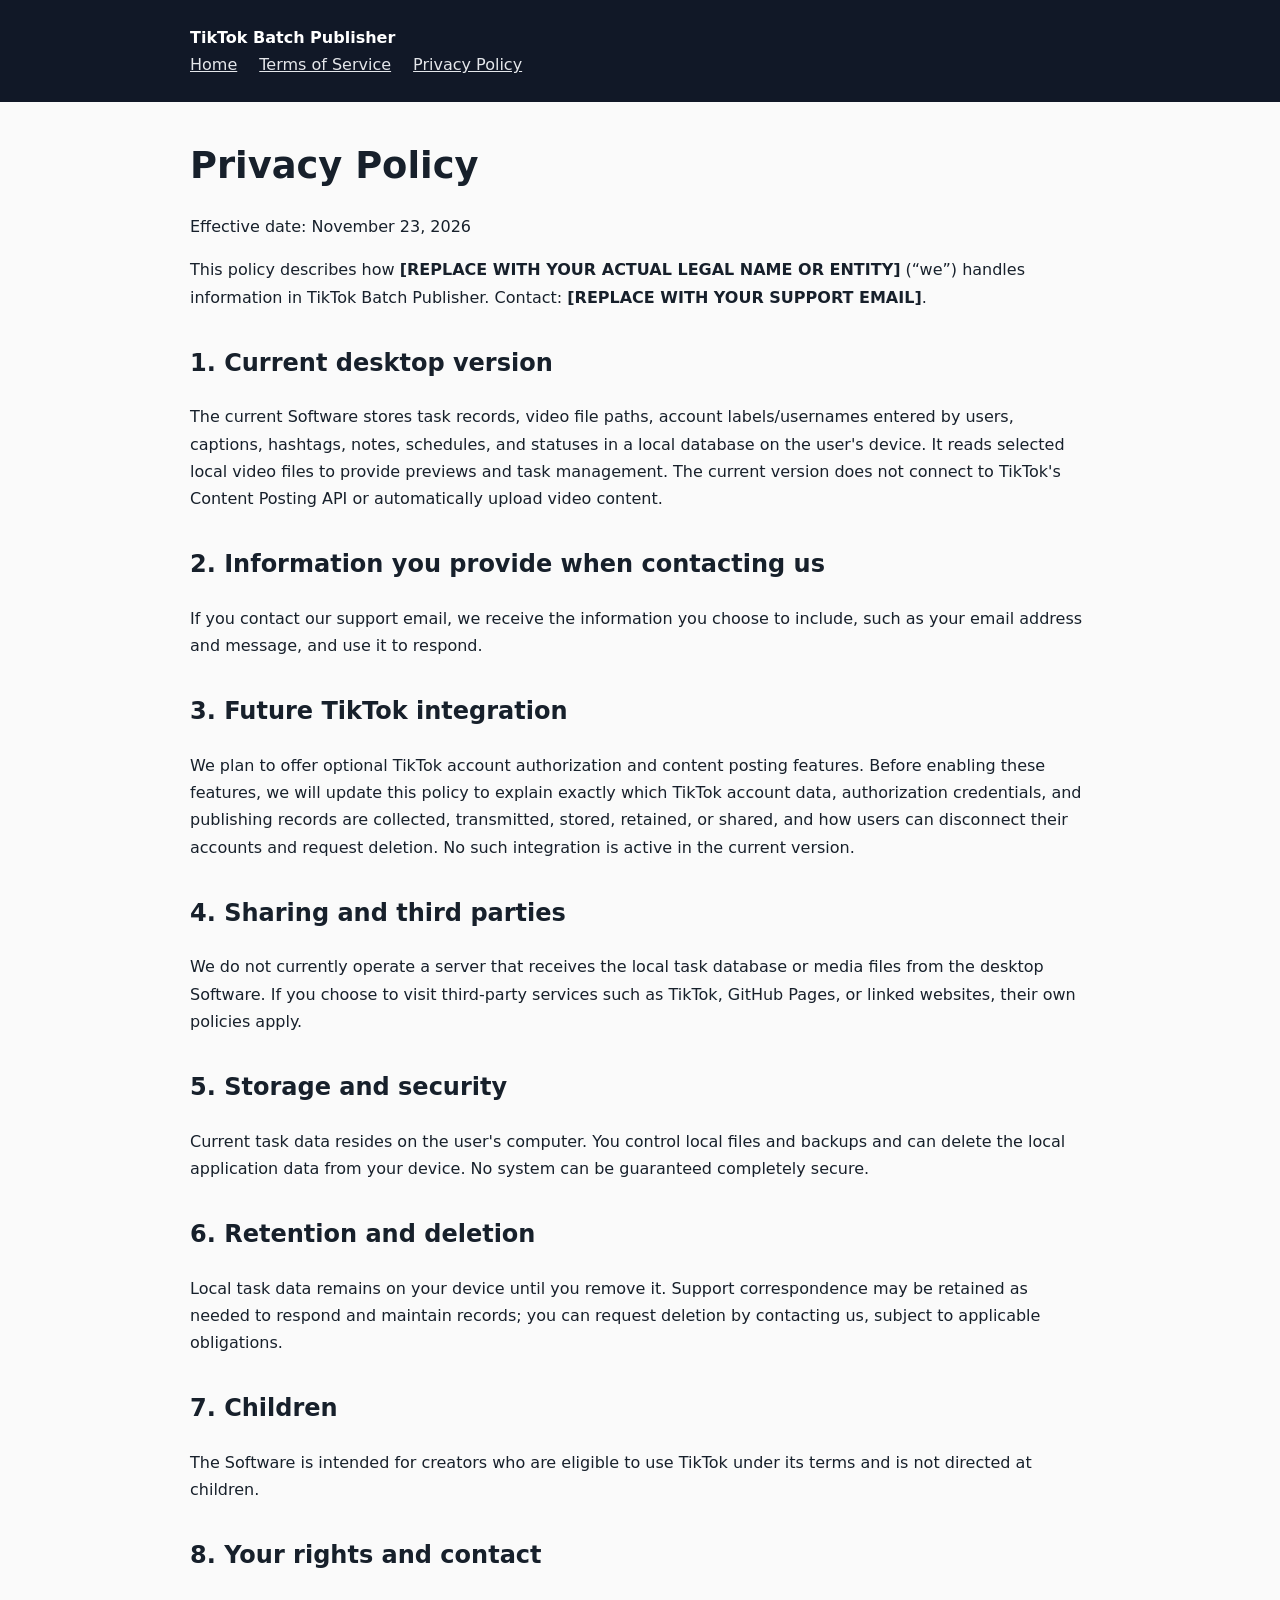
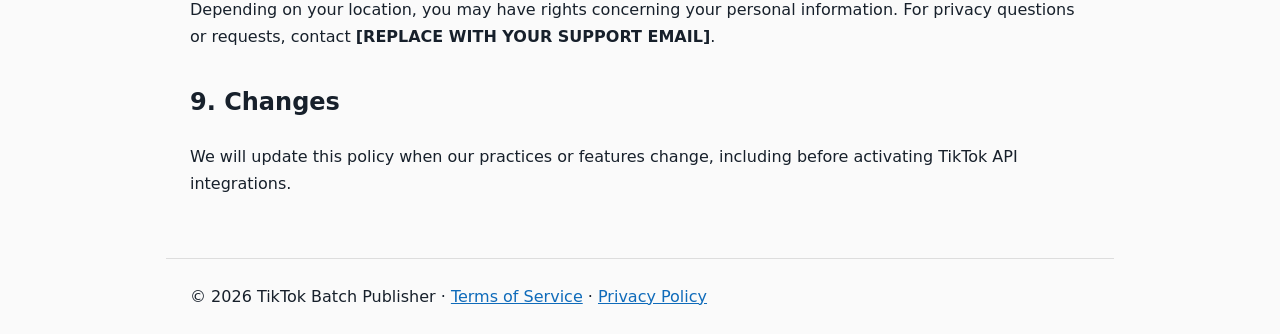
==== privacy/index.html @ 2f909f72 "Add files via upload" ====
<!doctype html><html lang="en"><head><meta charset="utf-8"><meta name="viewport" content="width=device-width,initial-scale=1"><title>Privacy Policy | TikTok Batch Publisher</title><link rel="stylesheet" href="../style.css"></head><body><header><strong>TikTok Batch Publisher</strong><nav><a href="../index.html">Home</a><a href="../terms/">Terms of Service</a><a href="../privacy/">Privacy Policy</a></nav></header><main><h1>Privacy Policy</h1><p>Effective date: November 23, 2026</p><p>This policy describes how <strong>[REPLACE WITH YOUR ACTUAL LEGAL NAME OR ENTITY]</strong> (“we”) handles information in TikTok Batch Publisher. Contact: <strong>[REPLACE WITH YOUR SUPPORT EMAIL]</strong>.</p><h2>1. Current desktop version</h2><p>The current Software stores task records, video file paths, account labels/usernames entered by users, captions, hashtags, notes, schedules, and statuses in a local database on the user's device. It reads selected local video files to provide previews and task management. The current version does not connect to TikTok's Content Posting API or automatically upload video content.</p><h2>2. Information you provide when contacting us</h2><p>If you contact our support email, we receive the information you choose to include, such as your email address and message, and use it to respond.</p><h2>3. Future TikTok integration</h2><p>We plan to offer optional TikTok account authorization and content posting features. Before enabling these features, we will update this policy to explain exactly which TikTok account data, authorization credentials, and publishing records are collected, transmitted, stored, retained, or shared, and how users can disconnect their accounts and request deletion. No such integration is active in the current version.</p><h2>4. Sharing and third parties</h2><p>We do not currently operate a server that receives the local task database or media files from the desktop Software. If you choose to visit third-party services such as TikTok, GitHub Pages, or linked websites, their own policies apply.</p><h2>5. Storage and security</h2><p>Current task data resides on the user's computer. You control local files and backups and can delete the local application data from your device. No system can be guaranteed completely secure.</p><h2>6. Retention and deletion</h2><p>Local task data remains on your device until you remove it. Support correspondence may be retained as needed to respond and maintain records; you can request deletion by contacting us, subject to applicable obligations.</p><h2>7. Children</h2><p>The Software is intended for creators who are eligible to use TikTok under its terms and is not directed at children.</p><h2>8. Your rights and contact</h2><p>Depending on your location, you may have rights concerning your personal information. For privacy questions or requests, contact <strong>[REPLACE WITH YOUR SUPPORT EMAIL]</strong>.</p><h2>9. Changes</h2><p>We will update this policy when our practices or features change, including before activating TikTok API integrations.</p></main><footer>© 2026 TikTok Batch Publisher · <a href="../terms/">Terms of Service</a> · <a href="../privacy/">Privacy Policy</a></footer></body></html>
---- style.css ----
body{font-family:system-ui,-apple-system,Segoe UI,Arial,sans-serif;background:#fafafa;color:#17202b;margin:0;line-height:1.7}header{background:#111827;color:white;padding:24px max(24px,calc((100vw - 900px)/2))}nav a{color:#e5e7eb;margin-right:22px}main{max-width:900px;margin:42px auto;padding:0 24px}h1{font-size:2.3rem;line-height:1.2}h2{margin-top:32px}a{color:#0f6bba}footer{border-top:1px solid #ddd;max-width:900px;margin:60px auto 0;padding:24px} .note{background:#fff3db;border-left:4px solid #e3a42e;padding:12px 16px} .pill{display:inline-block;background:#e6eefb;border-radius:16px;padding:4px 12px;font-size:13px}
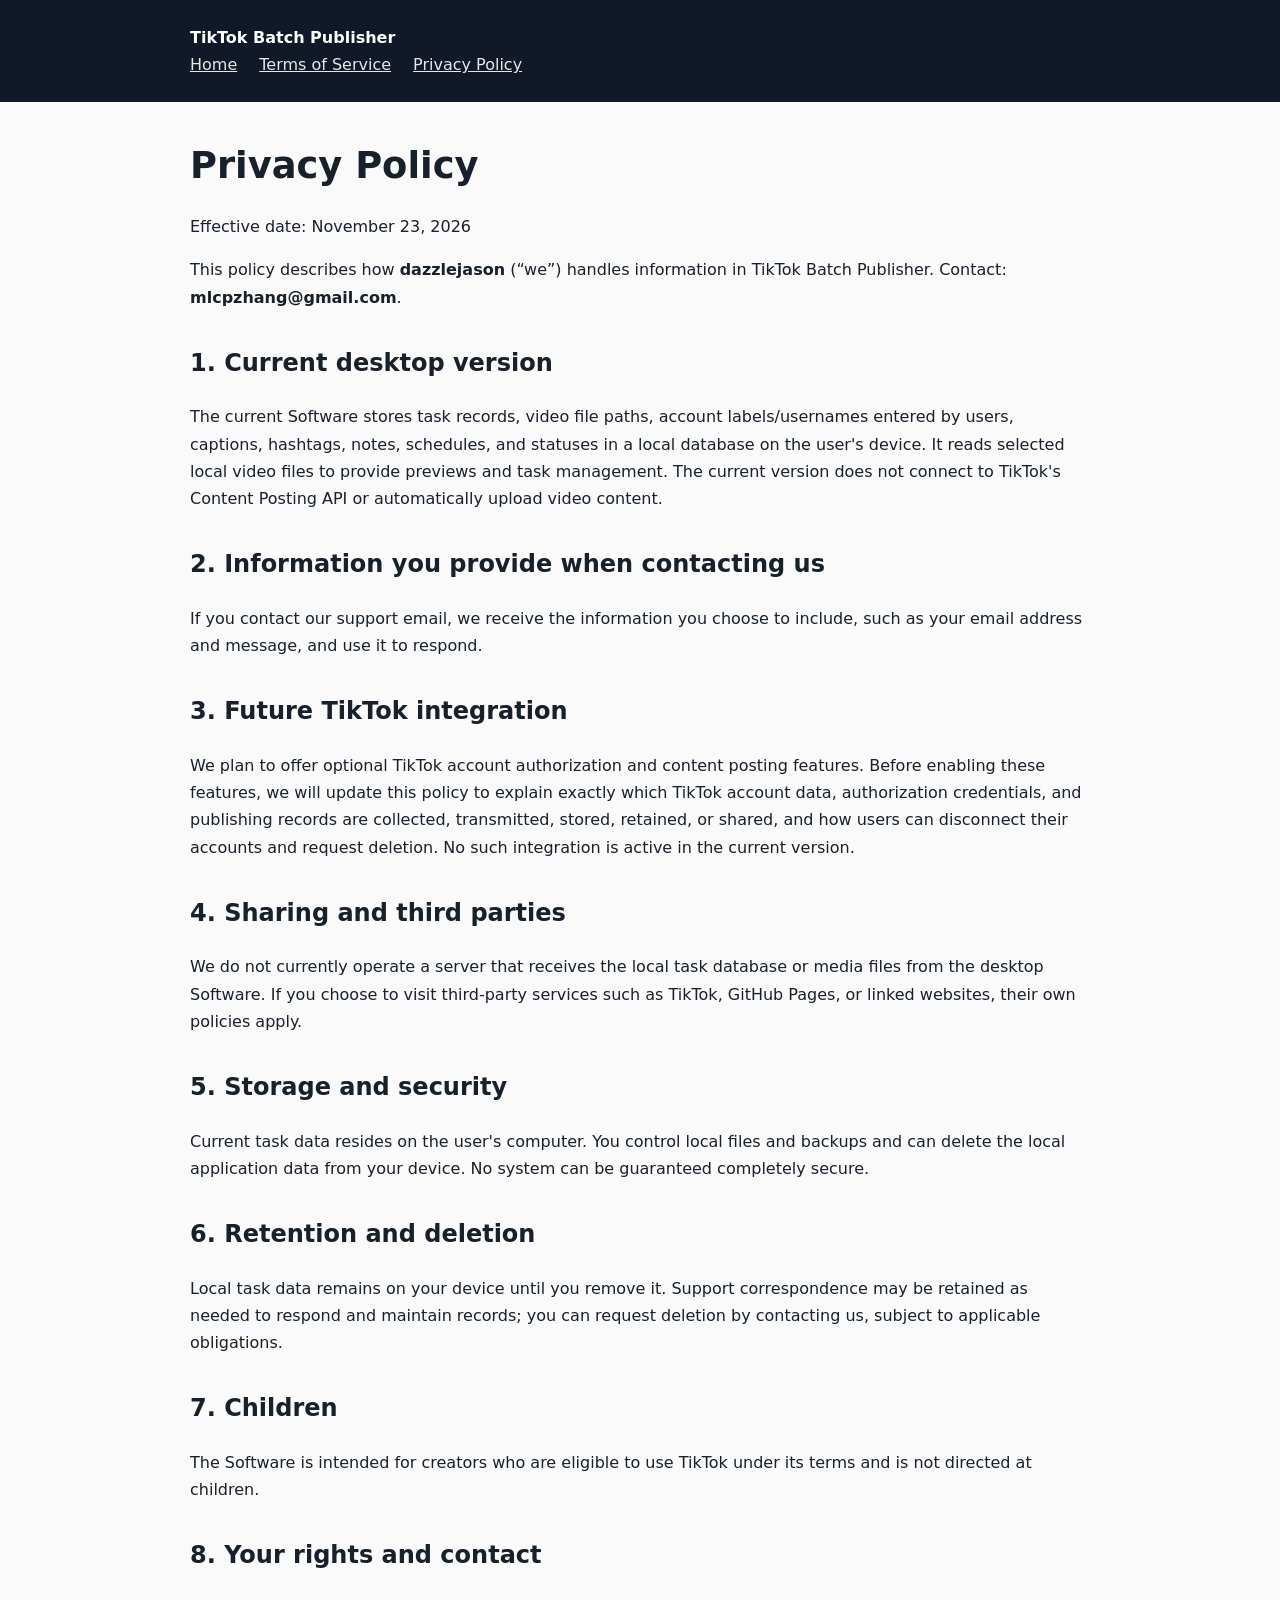
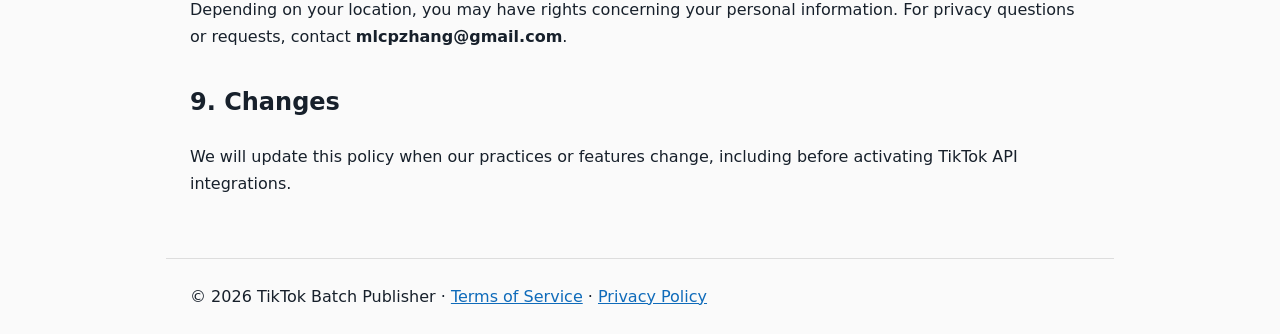
==== commit f75a02b1: "Add files via upload" ====
--- a/privacy/index.html
+++ b/privacy/index.html
@@ -1 +1 @@
-<!doctype html><html lang="en"><head><meta charset="utf-8"><meta name="viewport" content="width=device-width,initial-scale=1"><title>Privacy Policy | TikTok Batch Publisher</title><link rel="stylesheet" href="../style.css"></head><body><header><strong>TikTok Batch Publisher</strong><nav><a href="../index.html">Home</a><a href="../terms/">Terms of Service</a><a href="../privacy/">Privacy Policy</a></nav></header><main><h1>Privacy Policy</h1><p>Effective date: November 23, 2026</p><p>This policy describes how <strong>[REPLACE WITH YOUR ACTUAL LEGAL NAME OR ENTITY]</strong> (“we”) handles information in TikTok Batch Publisher. Contact: <strong>[REPLACE WITH YOUR SUPPORT EMAIL]</strong>.</p><h2>1. Current desktop version</h2><p>The current Software stores task records, video file paths, account labels/usernames entered by users, captions, hashtags, notes, schedules, and statuses in a local database on the user's device. It reads selected local video files to provide previews and task management. The current version does not connect to TikTok's Content Posting API or automatically upload video content.</p><h2>2. Information you provide when contacting us</h2><p>If you contact our support email, we receive the information you choose to include, such as your email address and message, and use it to respond.</p><h2>3. Future TikTok integration</h2><p>We plan to offer optional TikTok account authorization and content posting features. Before enabling these features, we will update this policy to explain exactly which TikTok account data, authorization credentials, and publishing records are collected, transmitted, stored, retained, or shared, and how users can disconnect their accounts and request deletion. No such integration is active in the current version.</p><h2>4. Sharing and third parties</h2><p>We do not currently operate a server that receives the local task database or media files from the desktop Software. If you choose to visit third-party services such as TikTok, GitHub Pages, or linked websites, their own policies apply.</p><h2>5. Storage and security</h2><p>Current task data resides on the user's computer. You control local files and backups and can delete the local application data from your device. No system can be guaranteed completely secure.</p><h2>6. Retention and deletion</h2><p>Local task data remains on your device until you remove it. Support correspondence may be retained as needed to respond and maintain records; you can request deletion by contacting us, subject to applicable obligations.</p><h2>7. Children</h2><p>The Software is intended for creators who are eligible to use TikTok under its terms and is not directed at children.</p><h2>8. Your rights and contact</h2><p>Depending on your location, you may have rights concerning your personal information. For privacy questions or requests, contact <strong>[REPLACE WITH YOUR SUPPORT EMAIL]</strong>.</p><h2>9. Changes</h2><p>We will update this policy when our practices or features change, including before activating TikTok API integrations.</p></main><footer>© 2026 TikTok Batch Publisher · <a href="../terms/">Terms of Service</a> · <a href="../privacy/">Privacy Policy</a></footer></body></html>+<!doctype html><html lang="en"><head><meta charset="utf-8"><meta name="viewport" content="width=device-width,initial-scale=1"><title>Privacy Policy | TikTok Batch Publisher</title><link rel="stylesheet" href="../style.css"></head><body><header><strong>TikTok Batch Publisher</strong><nav><a href="../index.html">Home</a><a href="../terms/">Terms of Service</a><a href="../privacy/">Privacy Policy</a></nav></header><main><h1>Privacy Policy</h1><p>Effective date: November 23, 2026</p><p>This policy describes how <strong>dazzlejason</strong> (“we”) handles information in TikTok Batch Publisher. Contact: <strong>mlcpzhang@gmail.com</strong>.</p><h2>1. Current desktop version</h2><p>The current Software stores task records, video file paths, account labels/usernames entered by users, captions, hashtags, notes, schedules, and statuses in a local database on the user's device. It reads selected local video files to provide previews and task management. The current version does not connect to TikTok's Content Posting API or automatically upload video content.</p><h2>2. Information you provide when contacting us</h2><p>If you contact our support email, we receive the information you choose to include, such as your email address and message, and use it to respond.</p><h2>3. Future TikTok integration</h2><p>We plan to offer optional TikTok account authorization and content posting features. Before enabling these features, we will update this policy to explain exactly which TikTok account data, authorization credentials, and publishing records are collected, transmitted, stored, retained, or shared, and how users can disconnect their accounts and request deletion. No such integration is active in the current version.</p><h2>4. Sharing and third parties</h2><p>We do not currently operate a server that receives the local task database or media files from the desktop Software. If you choose to visit third-party services such as TikTok, GitHub Pages, or linked websites, their own policies apply.</p><h2>5. Storage and security</h2><p>Current task data resides on the user's computer. You control local files and backups and can delete the local application data from your device. No system can be guaranteed completely secure.</p><h2>6. Retention and deletion</h2><p>Local task data remains on your device until you remove it. Support correspondence may be retained as needed to respond and maintain records; you can request deletion by contacting us, subject to applicable obligations.</p><h2>7. Children</h2><p>The Software is intended for creators who are eligible to use TikTok under its terms and is not directed at children.</p><h2>8. Your rights and contact</h2><p>Depending on your location, you may have rights concerning your personal information. For privacy questions or requests, contact <strong>mlcpzhang@gmail.com</strong>.</p><h2>9. Changes</h2><p>We will update this policy when our practices or features change, including before activating TikTok API integrations.</p></main><footer>© 2026 TikTok Batch Publisher · <a href="../terms/">Terms of Service</a> · <a href="../privacy/">Privacy Policy</a></footer></body></html>
